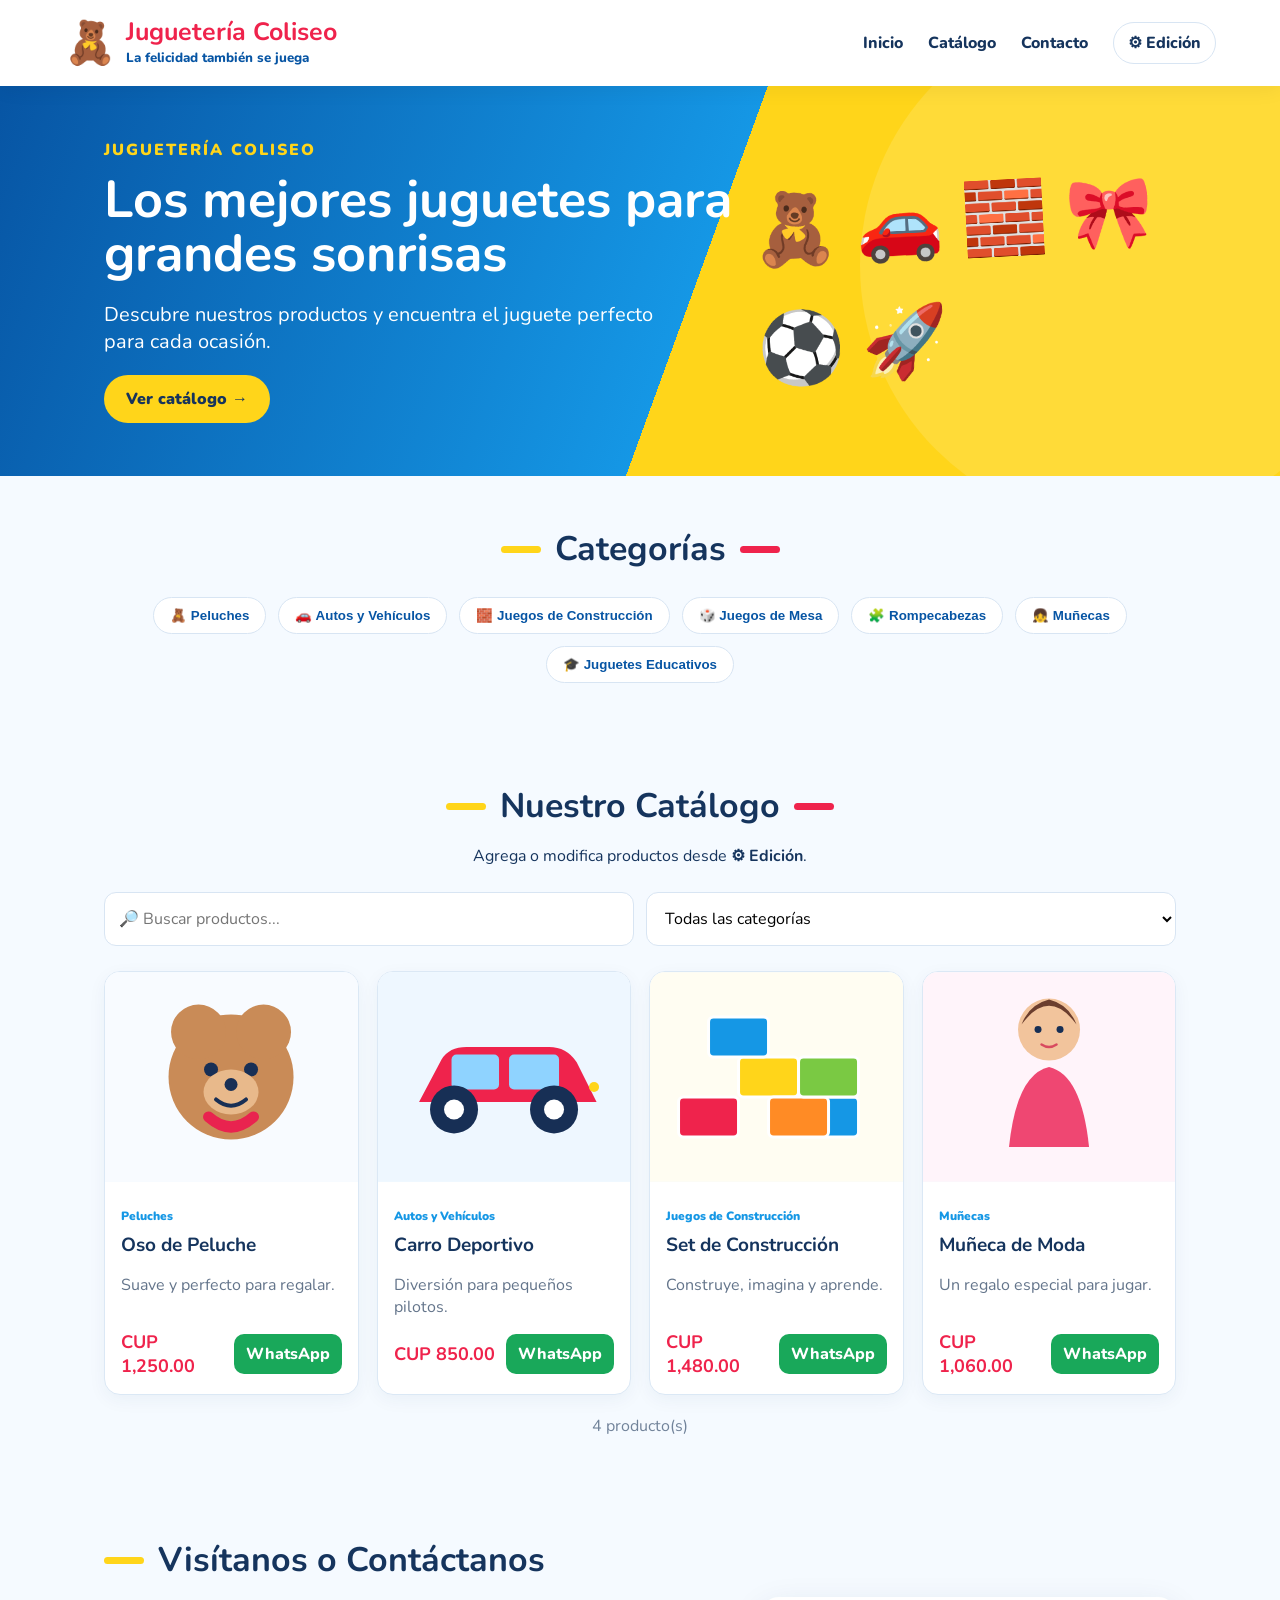
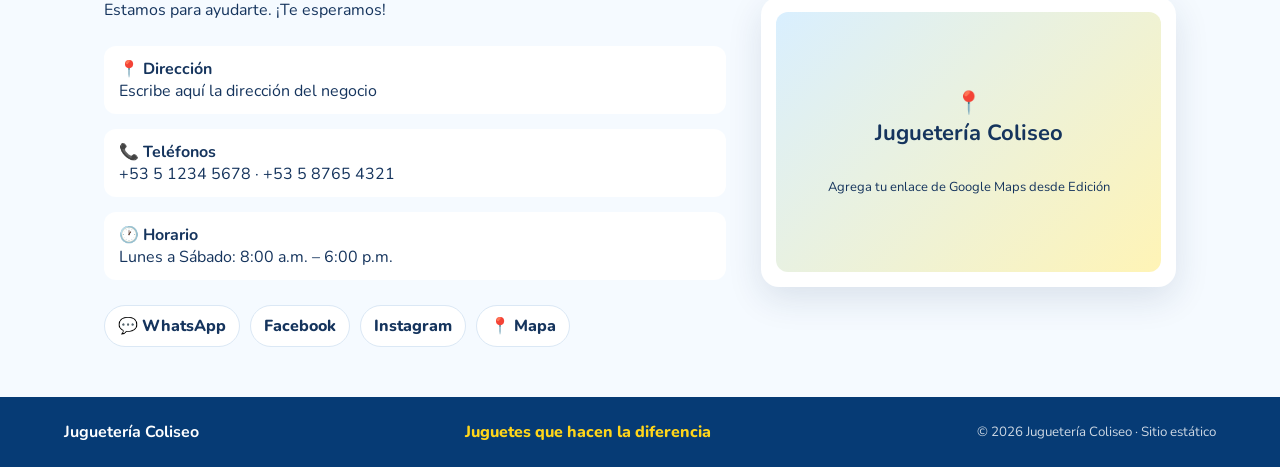
==== index.html @ 77e95fe6 "Add files via upload juguetería-coliseo" ====
<!doctype html>
<html lang="es">
<head>
  <meta charset="utf-8">
  <meta name="viewport" content="width=device-width, initial-scale=1">
  <meta name="description" content="Catálogo de juguetes de Juguetería Coliseo">
  <title>Juguetería Coliseo</title>
  <link rel="stylesheet" href="css/styles.css">
</head>
<body>
<header class="site-header">
  <a class="logo" href="#inicio"><span class="logo-icon">🧸</span><span><b id="brandName">Juguetería Coliseo</b><small id="brandTagline">La felicidad también se juega</small></span></a>
  <nav><a href="#inicio">Inicio</a><a href="#catalogo">Catálogo</a><a href="#contacto">Contacto</a><a class="admin-link" href="admin.html">⚙ Edición</a></nav>
</header>

<main>
<section id="inicio" class="hero">
  <div class="hero-overlay">
    <div class="hero-copy">
      <span class="eyebrow">JUGUETERÍA COLISEO</span>
      <h1 id="heroTitle">Los mejores juguetes para grandes sonrisas</h1>
      <p id="heroText">Descubre nuestros productos y encuentra el juguete perfecto para cada ocasión.</p>
      <a class="btn-primary" href="#catalogo">Ver catálogo →</a>
    </div>
    <div class="hero-toys" aria-hidden="true">🧸 🚗 🧱 🎀 ⚽ 🚀</div>
  </div>
</section>

<section class="categories-section">
  <div class="section-title"><span></span><h2>Categorías</h2><span></span></div>
  <div id="categoryButtons" class="category-buttons"></div>
</section>

<section id="catalogo" class="catalog-section">
  <div class="section-title"><span></span><h2>Nuestro Catálogo</h2><span></span></div>
  <p class="section-subtitle">Agrega o modifica productos desde <b>⚙ Edición</b>.</p>
  <div class="catalog-tools">
    <input id="search" type="search" placeholder="🔎 Buscar productos...">
    <select id="categorySelect"></select>
  </div>
  <div id="products" class="product-grid"></div>
  <div id="productCount" class="product-count"></div>
</section>

<section id="contacto" class="contact-section">
  <div>
    <div class="section-title left"><span></span><h2>Visítanos o Contáctanos</h2></div>
    <p>Estamos para ayudarte. ¡Te esperamos!</p>
    <div class="contact-lines">
      <div>📍 <b>Dirección</b><br><span id="direccion"></span></div>
      <div>📞 <b>Teléfonos</b><br><span id="telefono1"></span> · <span id="telefono2"></span></div>
      <div>🕐 <b>Horario</b><br><span id="horario"></span></div>
    </div>
    <div class="socials"><a id="whatsappMain" target="_blank" rel="noopener">💬 WhatsApp</a><a id="facebook" target="_blank" rel="noopener">Facebook</a><a id="instagram" target="_blank" rel="noopener">Instagram</a><a id="mapa" target="_blank" rel="noopener">📍 Mapa</a></div>
  </div>
  <div class="contact-card"><div class="map-placeholder">📍<br><b>Juguetería Coliseo</b><br><small>Agrega tu enlace de Google Maps desde Edición</small></div></div>
</section>
</main>

<footer><b id="footerName">Juguetería Coliseo</b><span>Juguetes que hacen la diferencia</span><small>© 2026 Juguetería Coliseo · Sitio estático</small></footer>

<script src="js/data.js"></script>
<script src="js/app.js"></script>
</body>
</html>
---- css/styles.css ----
@import url('https://fonts.googleapis.com/css2?family=Nunito:wght@400;600;700;800;900&display=swap');
:root{--blue:#0755a4;--blue2:#1597e5;--yellow:#ffd51a;--red:#ef234c;--ink:#15345d;--bg:#f5faff;--white:#fff;--shadow:0 12px 35px rgba(21,52,93,.12)}
*{box-sizing:border-box}html{scroll-behavior:smooth}body{margin:0;font-family:Nunito,Arial,sans-serif;color:var(--ink);background:var(--bg)}a{text-decoration:none;color:inherit}.site-header{height:86px;background:#fff;display:flex;align-items:center;justify-content:space-between;padding:0 5%;position:sticky;top:0;z-index:20;box-shadow:0 3px 20px rgba(0,0,0,.06)}.logo{display:flex;align-items:center;gap:10px}.logo-icon{font-size:42px}.logo b{display:block;font-size:25px;color:var(--red);line-height:1}.logo small{display:block;color:var(--blue);font-weight:800;margin-top:4px}.site-header nav{display:flex;gap:25px;align-items:center;font-weight:800}.site-header nav a:hover{color:var(--red)}.admin-link{border:1px solid #d8e5f3;padding:9px 14px;border-radius:999px}
.hero{min-height:390px;background:linear-gradient(110deg,#0755a4 0%,#1597e5 54%,#ffd51a 54%,#ffd51a 100%);position:relative;overflow:hidden}.hero:after{content:"";position:absolute;right:-100px;top:-80px;width:520px;height:520px;border-radius:50%;background:rgba(255,255,255,.13)}.hero-overlay{max-width:1200px;margin:auto;min-height:390px;display:flex;align-items:center;justify-content:space-between;padding:45px 5%;position:relative;z-index:2}.hero-copy{max-width:650px;color:#fff}.eyebrow{font-weight:900;letter-spacing:2px;color:var(--yellow)}h1{font-size:52px;line-height:1.03;margin:12px 0}.hero p{font-size:20px;max-width:560px}.hero-toys{font-size:70px;max-width:430px;line-height:1.7;transform:rotate(-3deg)}.btn-primary{display:inline-block;background:var(--yellow);color:#17345c;border:0;border-radius:999px;padding:13px 22px;font-weight:900;cursor:pointer}.categories-section,.catalog-section,.contact-section{max-width:1200px;margin:auto;padding:50px 5%}.section-title{display:flex;justify-content:center;align-items:center;gap:14px}.section-title.left{justify-content:flex-start}.section-title span{width:40px;height:7px;border-radius:8px;background:var(--yellow)}.section-title span:last-child{background:var(--red)}h2{font-size:34px;margin:0}.category-buttons{display:flex;flex-wrap:wrap;justify-content:center;gap:12px;margin-top:25px}.category-pill{border:1px solid #d8e5f3;background:#fff;color:var(--blue);padding:10px 16px;border-radius:999px;font-weight:800;cursor:pointer}.category-pill.active,.category-pill:hover{background:var(--blue);color:#fff}.section-subtitle{text-align:center}.catalog-tools{display:flex;gap:12px;margin:25px 0}.catalog-tools input,.catalog-tools select{flex:1;padding:14px;border:1px solid #d8e5f3;border-radius:12px;background:#fff;font:inherit}.product-grid{display:grid;grid-template-columns:repeat(4,1fr);gap:18px}.product-card{background:#fff;border:1px solid #dbe8f5;border-radius:16px;overflow:hidden;box-shadow:0 5px 18px rgba(21,52,93,.05);transition:.2s}.product-card:hover{transform:translateY(-4px);box-shadow:var(--shadow)}.product-card img{width:100%;height:210px;object-fit:cover;background:#f5faff}.product-body{padding:16px}.product-category{font-size:12px;color:var(--blue2);font-weight:900}.product-body h3{margin:6px 0;font-size:19px}.product-body p{min-height:40px;color:#64758b}.product-bottom{display:flex;justify-content:space-between;align-items:center;gap:10px}.product-bottom strong{color:var(--red);font-size:18px}.btn-whatsapp{background:#19a85a;color:#fff;padding:9px 12px;border-radius:10px;font-weight:800}.product-count{text-align:center;margin-top:20px;color:#71839a}.contact-section{display:grid;grid-template-columns:1.2fr .8fr;gap:35px;align-items:center}.contact-lines{display:grid;gap:15px;margin:25px 0}.contact-lines div{background:#fff;border-radius:12px;padding:12px 15px}.socials{display:flex;flex-wrap:wrap;gap:10px}.socials a{background:#fff;border:1px solid #dbe8f5;border-radius:999px;padding:9px 13px;font-weight:800}.contact-card{background:#fff;padding:15px;border-radius:18px;box-shadow:var(--shadow)}.map-placeholder{min-height:260px;border-radius:12px;background:linear-gradient(135deg,#d9efff,#fff4b6);display:grid;place-content:center;text-align:center;font-size:22px}.map-placeholder small{font-size:13px}.product-grid + .product-count{}footer{background:#063b75;color:#fff;display:flex;justify-content:space-between;align-items:center;gap:20px;padding:24px 5%;flex-wrap:wrap}footer span{color:var(--yellow);font-weight:800}footer small{opacity:.8}
.admin-main{max-width:1100px;margin:auto;padding:35px 5%}.admin-notice{background:#fff8d9;border:1px solid #f0d76b;padding:16px;border-radius:14px;margin-bottom:20px}.editor-card{background:#fff;border:1px solid #dbe8f5;border-radius:18px;padding:24px;margin-bottom:20px;box-shadow:var(--shadow)}.editor-card h1,.editor-card h2{color:var(--blue)}.editor-card h1{font-size:34px}.editor-card h2{font-size:24px;margin:0 0 18px}.form-grid{display:grid;grid-template-columns:repeat(2,1fr);gap:14px;margin-bottom:18px}.editor-card label{display:grid;gap:6px;font-weight:800;margin-bottom:14px}.editor-card input,.editor-card textarea{width:100%;padding:12px;border:1px solid #ccdbea;border-radius:10px;font:inherit;background:#fbfdff}.admin-list{list-style:none;padding:0;margin:0;display:grid;gap:10px}.admin-list li{display:flex;justify-content:space-between;align-items:center;background:#f5faff;border:1px solid #dbe8f5;padding:12px;border-radius:10px}.admin-list small{display:block;color:#708299}.danger{background:#fff;border:1px solid #ef234c;color:#ef234c;border-radius:8px;padding:7px 10px;cursor:pointer}.admin-actions{display:flex;gap:10px;flex-wrap:wrap}.btn-secondary{border:1px solid #b9cbe0;background:#fff;border-radius:999px;padding:12px 18px;font-weight:800;cursor:pointer}
@media(max-width:900px){.product-grid{grid-template-columns:repeat(2,1fr)}.hero-toys{font-size:48px}.contact-section{grid-template-columns:1fr}}@media(max-width:650px){.site-header{height:auto;padding:12px 5%;gap:12px;align-items:flex-start}.site-header nav{gap:8px;flex-wrap:wrap;justify-content:flex-end;font-size:13px}.logo b{font-size:20px}.logo-icon{font-size:32px}.hero-overlay{min-height:460px}.hero h1{font-size:38px}.hero-toys{display:none}.product-grid{grid-template-columns:1fr}.catalog-tools,.form-grid{grid-template-columns:1fr;display:grid}.section-title h2{font-size:28px}}

.message{position:fixed;right:25px;bottom:25px;background:#0755a4;color:#fff;padding:13px 18px;border-radius:12px;font-weight:800;z-index:100;box-shadow:var(--shadow)}.message:empty{display:none}.message.error{background:#ef234c}
.inline-form{display:flex;gap:10px;margin-bottom:15px}.inline-form input{flex:1}.admin-list li{gap:15px}.admin-list li.inactive{opacity:.55}.admin-product-info{display:flex;align-items:center;gap:12px}.admin-product-info img{width:58px;height:58px;object-fit:cover;border-radius:10px;background:#fff}.admin-product-info small{display:block;color:#708299;margin-top:4px}.row-actions{display:flex;gap:6px;flex-wrap:wrap;justify-content:flex-end}.mini{background:#fff;border:1px solid #b9cbe0;color:#174b82;border-radius:8px;padding:7px 10px;cursor:pointer;font-weight:800}.mini:hover{background:#edf7ff}.file-label input[type=file]{padding:8px;background:#fff}.check-label{display:flex!important;grid-template-columns:none!important;align-items:center;gap:9px!important}.check-label input{width:auto!important}.form-buttons{display:flex;gap:10px;align-items:center}.muted{color:#71839a}.publish-card{border-top:5px solid var(--yellow)}code{background:#edf3f8;padding:2px 5px;border-radius:5px}
@media(max-width:650px){.inline-form{display:grid}.row-actions{width:100%;justify-content:flex-start}.admin-list li{align-items:flex-start;flex-direction:column}}
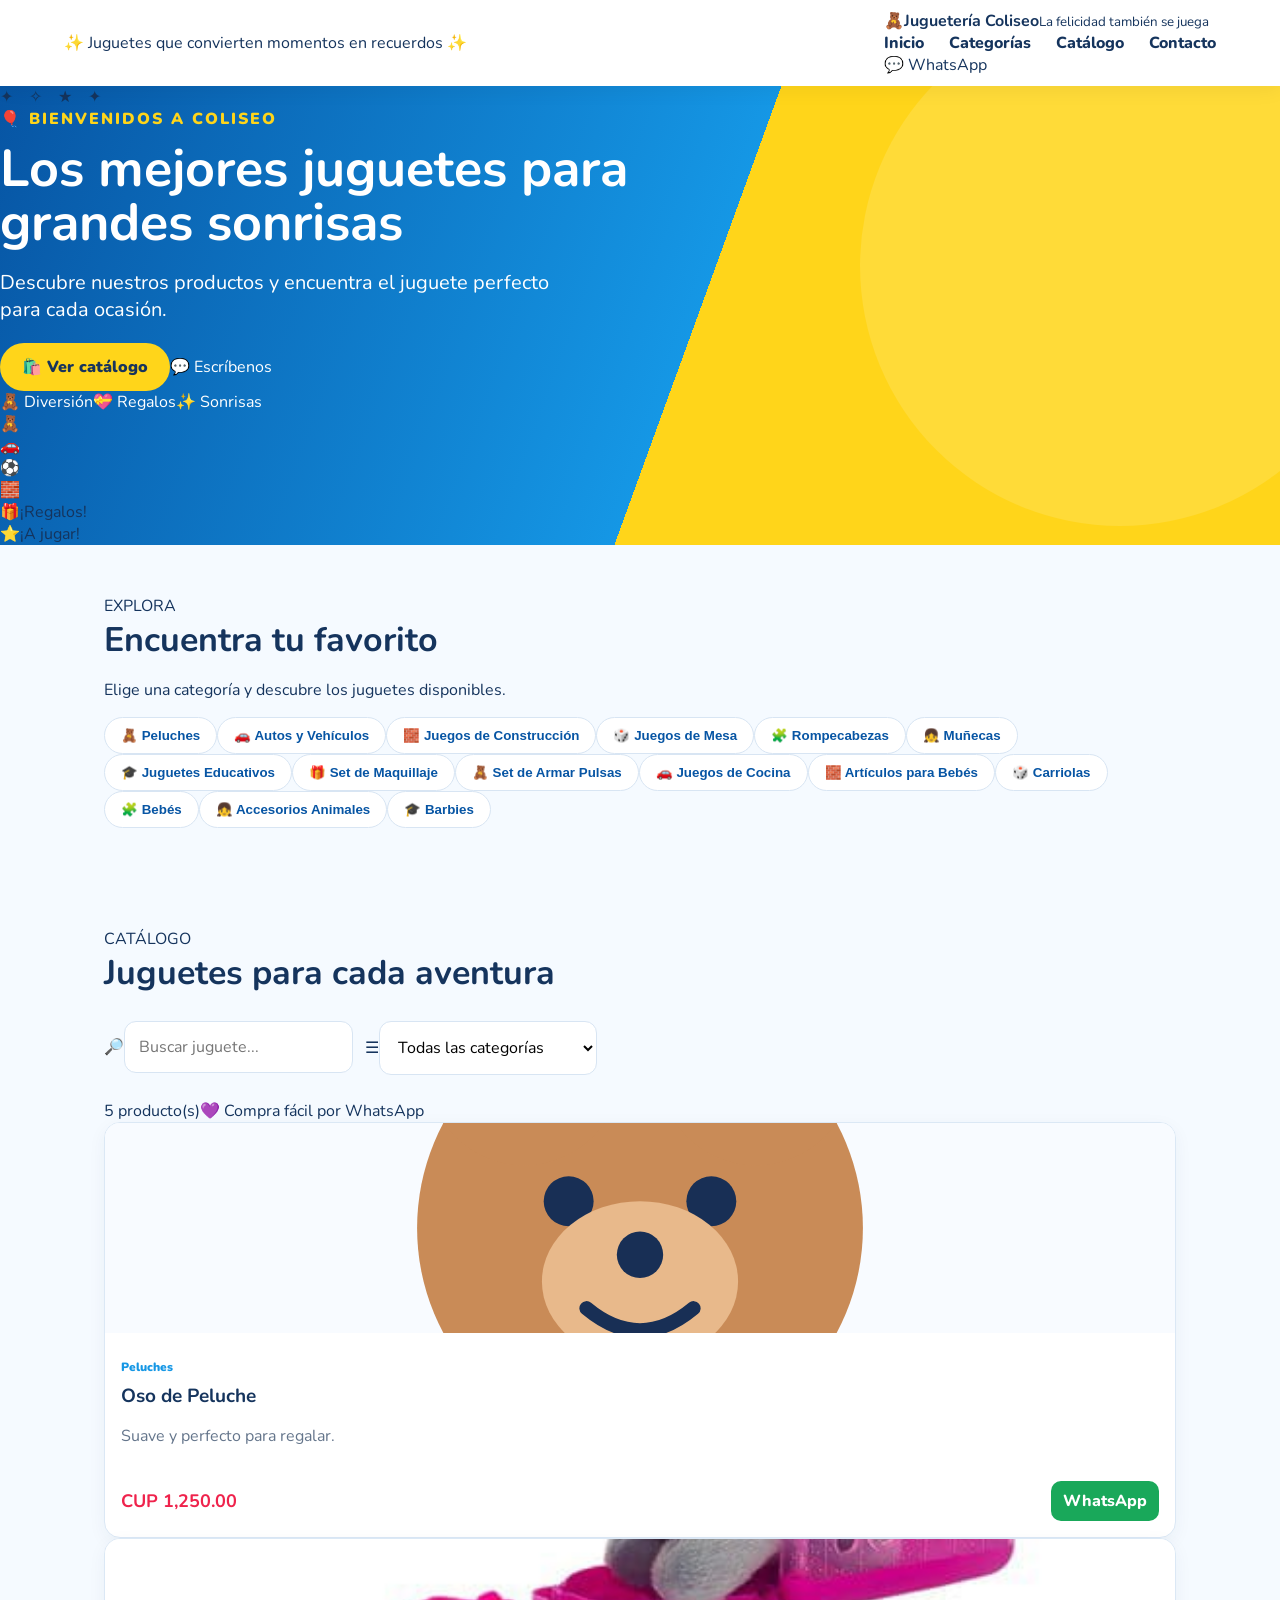
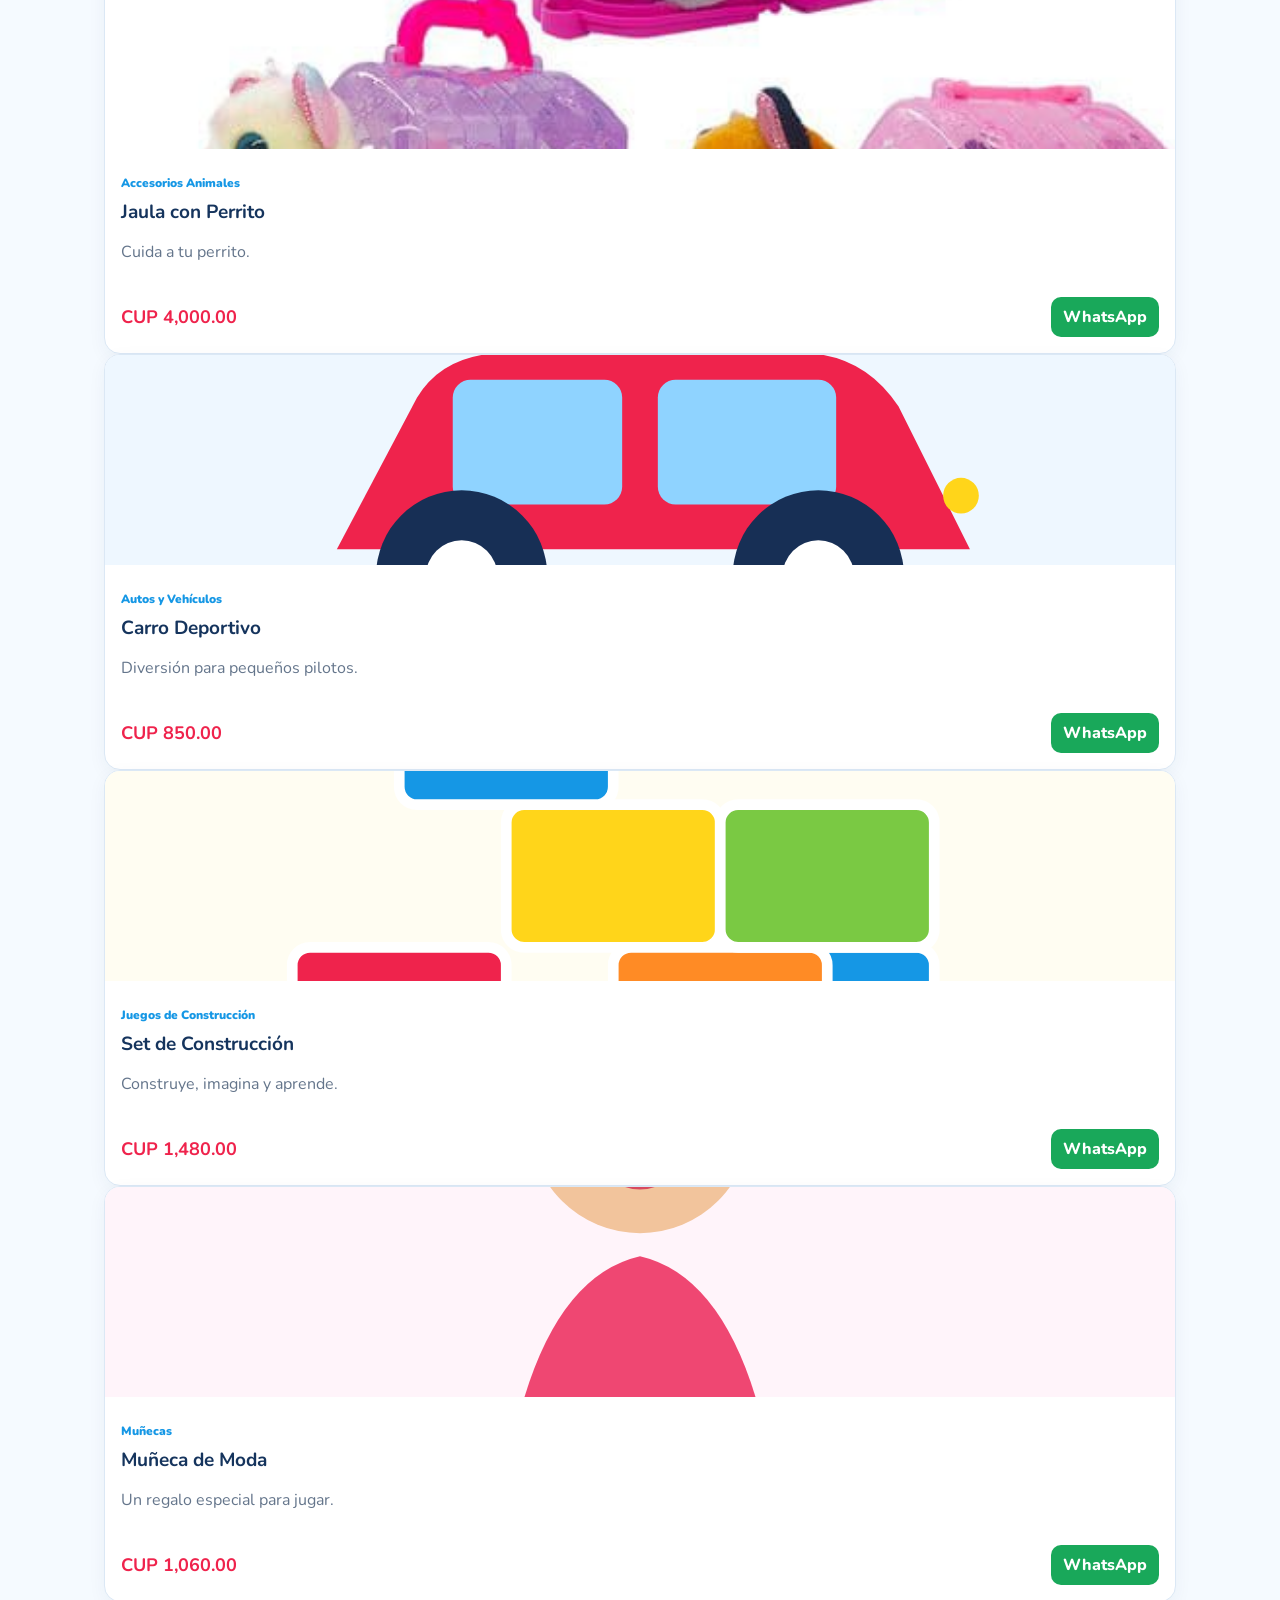
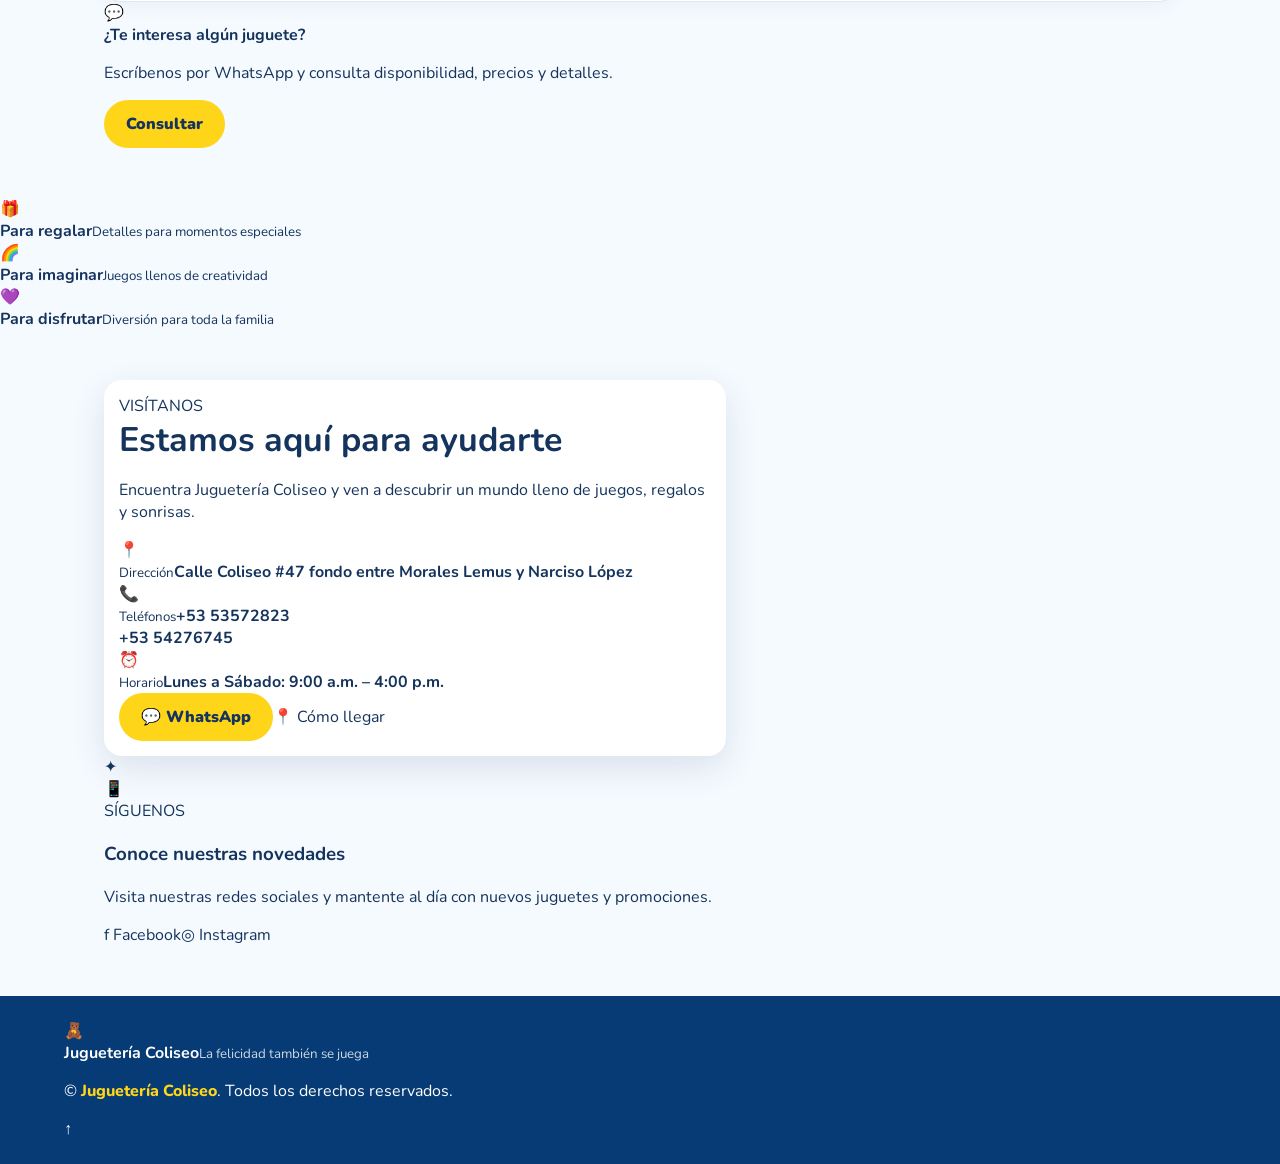
==== commit 5051bc0b: "Add files via upload" ====
--- a/index.html
+++ b/index.html
@@ -1,65 +1,21 @@
-<!doctype html>
+<!DOCTYPE html>
 <html lang="es">
 <head>
-  <meta charset="utf-8">
-  <meta name="viewport" content="width=device-width, initial-scale=1">
-  <meta name="description" content="Catálogo de juguetes de Juguetería Coliseo">
-  <title>Juguetería Coliseo</title>
-  <link rel="stylesheet" href="css/styles.css">
+<meta charset="UTF-8"><meta name="viewport" content="width=device-width,initial-scale=1.0"><meta name="theme-color" content="#7c3aed"><meta name="description" content="Catálogo de juguetes de Juguetería Coliseo."><title>Juguetería Coliseo | Catálogo de juguetes</title><link rel="stylesheet" href="css/styles.css">
 </head>
 <body>
-<header class="site-header">
-  <a class="logo" href="#inicio"><span class="logo-icon">🧸</span><span><b id="brandName">Juguetería Coliseo</b><small id="brandTagline">La felicidad también se juega</small></span></a>
-  <nav><a href="#inicio">Inicio</a><a href="#catalogo">Catálogo</a><a href="#contacto">Contacto</a><a class="admin-link" href="admin.html">⚙ Edición</a></nav>
-</header>
-
+<header class="site-header"><div class="top-ribbon">✨ Juguetes que convierten momentos en recuerdos ✨</div><div class="nav-wrap container">
+<a class="brand" href="#inicio"><span class="brand-mark">🧸</span><span class="brand-copy"><strong id="brandName">Juguetería Coliseo</strong><small id="brandTagline">La felicidad también se juega</small></span></a>
+<nav class="main-nav"><a href="#inicio">Inicio</a><a href="#categorias">Categorías</a><a href="#catalogo">Catálogo</a><a href="#contacto">Contacto</a></nav><a id="whatsappMain" class="nav-whatsapp" href="#" target="_blank" rel="noopener">💬 WhatsApp</a>
+</div></header>
 <main>
-<section id="inicio" class="hero">
-  <div class="hero-overlay">
-    <div class="hero-copy">
-      <span class="eyebrow">JUGUETERÍA COLISEO</span>
-      <h1 id="heroTitle">Los mejores juguetes para grandes sonrisas</h1>
-      <p id="heroText">Descubre nuestros productos y encuentra el juguete perfecto para cada ocasión.</p>
-      <a class="btn-primary" href="#catalogo">Ver catálogo →</a>
-    </div>
-    <div class="hero-toys" aria-hidden="true">🧸 🚗 🧱 🎀 ⚽ 🚀</div>
-  </div>
-</section>
-
-<section class="categories-section">
-  <div class="section-title"><span></span><h2>Categorías</h2><span></span></div>
-  <div id="categoryButtons" class="category-buttons"></div>
-</section>
-
-<section id="catalogo" class="catalog-section">
-  <div class="section-title"><span></span><h2>Nuestro Catálogo</h2><span></span></div>
-  <p class="section-subtitle">Agrega o modifica productos desde <b>⚙ Edición</b>.</p>
-  <div class="catalog-tools">
-    <input id="search" type="search" placeholder="🔎 Buscar productos...">
-    <select id="categorySelect"></select>
-  </div>
-  <div id="products" class="product-grid"></div>
-  <div id="productCount" class="product-count"></div>
-</section>
-
-<section id="contacto" class="contact-section">
-  <div>
-    <div class="section-title left"><span></span><h2>Visítanos o Contáctanos</h2></div>
-    <p>Estamos para ayudarte. ¡Te esperamos!</p>
-    <div class="contact-lines">
-      <div>📍 <b>Dirección</b><br><span id="direccion"></span></div>
-      <div>📞 <b>Teléfonos</b><br><span id="telefono1"></span> · <span id="telefono2"></span></div>
-      <div>🕐 <b>Horario</b><br><span id="horario"></span></div>
-    </div>
-    <div class="socials"><a id="whatsappMain" target="_blank" rel="noopener">💬 WhatsApp</a><a id="facebook" target="_blank" rel="noopener">Facebook</a><a id="instagram" target="_blank" rel="noopener">Instagram</a><a id="mapa" target="_blank" rel="noopener">📍 Mapa</a></div>
-  </div>
-  <div class="contact-card"><div class="map-placeholder">📍<br><b>Juguetería Coliseo</b><br><small>Agrega tu enlace de Google Maps desde Edición</small></div></div>
-</section>
+<section id="inicio" class="hero"><div class="hero-shape hero-shape-one"></div><div class="hero-shape hero-shape-two"></div><div class="hero-stars">✦　✧　★　✦</div><div class="container hero-grid"><div class="hero-copy"><div class="eyebrow">🎈 BIENVENIDOS A COLISEO</div><h1 id="heroTitle">Los mejores juguetes para grandes sonrisas</h1><p id="heroText">Descubre nuestros productos y encuentra el juguete perfecto para cada ocasión.</p><div class="hero-actions"><a class="btn btn-primary" href="#catalogo">🛍️ Ver catálogo</a><a class="btn btn-light" id="heroWhatsApp" href="#" target="_blank" rel="noopener">💬 Escríbenos</a></div><div class="hero-trust"><span>🧸 Diversión</span><span>💝 Regalos</span><span>✨ Sonrisas</span></div></div>
+<div class="hero-art"><div class="blob"></div><div class="toy toy-bear">🧸</div><div class="toy toy-car">🚗</div><div class="toy toy-ball">⚽</div><div class="toy toy-block">🧱</div><div class="floating-card card-a">🎁<span>¡Regalos!</span></div><div class="floating-card card-b">⭐<span>¡A jugar!</span></div></div></div></section>
+<section id="categorias" class="section categories-section"><div class="container"><div class="section-heading"><div><span class="section-kicker">EXPLORA</span><h2>Encuentra tu favorito</h2></div><p>Elige una categoría y descubre los juguetes disponibles.</p></div><div id="categoryButtons" class="category-grid"></div></div></section>
+<section id="catalogo" class="section catalog-section"><div class="container"><div class="catalog-top"><div class="section-heading compact"><div><span class="section-kicker">CATÁLOGO</span><h2>Juguetes para cada aventura</h2></div></div><div class="catalog-tools"><label class="search-box"><span>🔎</span><input id="search" type="search" placeholder="Buscar juguete..." autocomplete="off"></label><label class="select-box"><span>☰</span><select id="categorySelect" aria-label="Filtrar por categoría"><option value="Todos">Todas las categorías</option></select></label></div></div><div class="catalog-meta"><span id="productCount">0 producto(s)</span><span>💜 Compra fácil por WhatsApp</span></div><div id="products" class="products-grid"></div><div class="catalog-note"><div class="note-icon">💬</div><div><strong>¿Te interesa algún juguete?</strong><p>Escríbenos por WhatsApp y consulta disponibilidad, precios y detalles.</p></div><a id="catalogWhatsApp" class="btn btn-primary small" href="#" target="_blank" rel="noopener">Consultar</a></div></div></section>
+<section class="about-strip"><div class="container about-grid"><div class="about-item"><span>🎁</span><div><strong>Para regalar</strong><small>Detalles para momentos especiales</small></div></div><div class="about-item"><span>🌈</span><div><strong>Para imaginar</strong><small>Juegos llenos de creatividad</small></div></div><div class="about-item"><span>💜</span><div><strong>Para disfrutar</strong><small>Diversión para toda la familia</small></div></div></div></section>
+<section id="contacto" class="section contact-section"><div class="container contact-grid"><div class="contact-card contact-main"><span class="section-kicker">VISÍTANOS</span><h2>Estamos aquí para ayudarte</h2><p>Encuentra Juguetería Coliseo y ven a descubrir un mundo lleno de juegos, regalos y sonrisas.</p><div class="contact-list"><div class="contact-row"><span class="contact-icon">📍</span><div><small>Dirección</small><strong id="direccion">—</strong></div></div><div class="contact-row"><span class="contact-icon">📞</span><div><small>Teléfonos</small><strong><span id="telefono1">—</span><br><span id="telefono2">—</span></strong></div></div><div class="contact-row"><span class="contact-icon">⏰</span><div><small>Horario</small><strong id="horario">—</strong></div></div></div><div class="contact-actions"><a id="contactWhatsApp" class="btn btn-primary" href="#" target="_blank" rel="noopener">💬 WhatsApp</a><a id="mapa" class="btn btn-outline" href="#" target="_blank" rel="noopener">📍 Cómo llegar</a></div></div><div class="social-card"><div class="social-decoration">✦</div><div class="social-icon">📱</div><span class="section-kicker">SÍGUENOS</span><h3>Conoce nuestras novedades</h3><p>Visita nuestras redes sociales y mantente al día con nuevos juguetes y promociones.</p><div class="social-links"><a id="facebook" href="#" target="_blank" rel="noopener"><span>f</span> Facebook</a><a id="instagram" href="#" target="_blank" rel="noopener"><span>◎</span> Instagram</a></div></div></div></section>
 </main>
-
-<footer><b id="footerName">Juguetería Coliseo</b><span>Juguetes que hacen la diferencia</span><small>© 2026 Juguetería Coliseo · Sitio estático</small></footer>
-
-<script src="js/data.js"></script>
-<script src="js/app.js"></script>
-</body>
-</html>
+<footer class="site-footer"><div class="container footer-grid"><div class="footer-brand"><span class="brand-mark">🧸</span><div><strong id="footerName">Juguetería Coliseo</strong><small>La felicidad también se juega</small></div></div><p>© <span id="footerYear"></span> <span id="footerNameText">Juguetería Coliseo</span>. Todos los derechos reservados.</p><a href="#inicio" class="back-top">↑</a></div></footer>
+<script src="js/data.js"></script><script src="js/app.js"></script><script>document.addEventListener("DOMContentLoaded",function(){var d=window.SITE_DATA;if(!d||!d.negocio)return;var wa="https://wa.me/"+String(d.negocio.whatsapp||"").replace(/\D/g,"");var msg=encodeURIComponent("Hola, quisiera información sobre los juguetes de Juguetería Coliseo.");["heroWhatsApp","catalogWhatsApp","contactWhatsApp"].forEach(function(id){var e=document.getElementById(id);if(e)e.href=wa+"?text="+msg});var y=document.getElementById("footerYear");if(y)y.textContent=new Date().getFullYear();var f=document.getElementById("footerNameText");if(f)f.textContent=d.negocio.nombre||"Juguetería Coliseo"});</script>
+</body></html>
